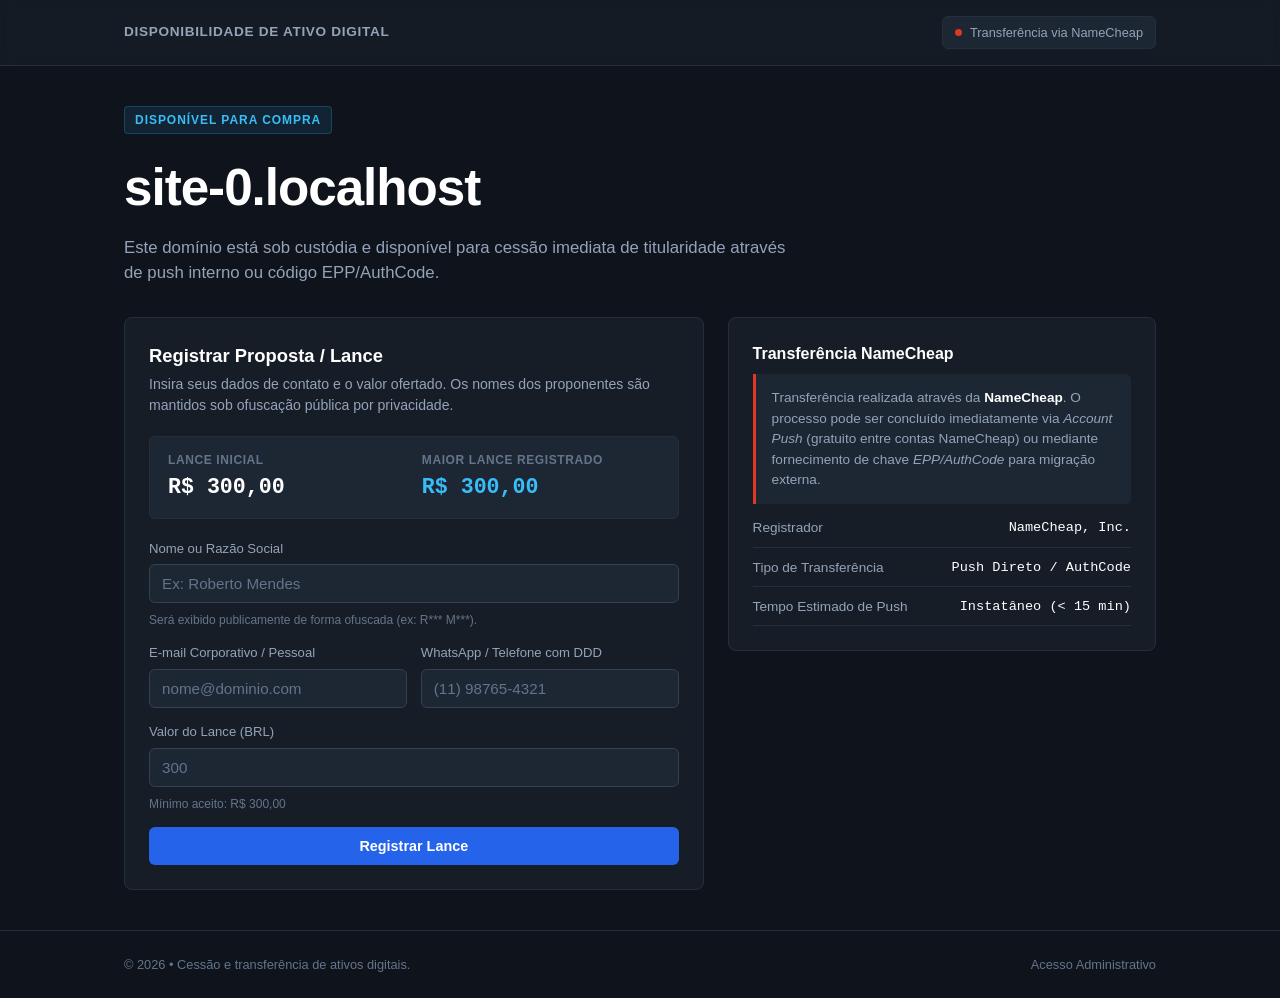
==== index.html @ 14412b42 "." ====
<!DOCTYPE html>
<html lang="pt-BR">
<head>
    <meta charset="UTF-8">
    <meta name="viewport" content="width=device-width, initial-scale=1.0">
    <title>Negociação de Domínio</title>
    <link rel="stylesheet" href="style.css">
</head>
<body>

    <header class="site-header">
        <div class="header-inner">
            <span class="brand-label">Disponibilidade de Ativo Digital</span>
            <div class="registrar-badge">
                <span class="registrar-dot"></span>
                <span>Transferência via NameCheap</span>
            </div>
        </div>
    </header>

    <main class="page-container">
        <section class="hero-section">
            <span class="status-pill">Disponível para Compra</span>
            <h1 class="domain-headline" id="domainName">seu-dominio.com</h1>
            <p class="domain-subheadline">
                Este domínio está sob custódia e disponível para cessão imediata de titularidade através de push interno ou código EPP/AuthCode.
            </p>
        </section>

        <div class="main-grid">
            <!-- Coluna Principal: Proposta e Lances -->
            <section class="card">
                <h2 class="card-title">Registrar Proposta / Lance</h2>
                <p class="card-description">
                    Insira seus dados de contato e o valor ofertado. Os nomes dos proponentes são mantidos sob ofuscação pública por privacidade.
                </p>

                <div class="bids-summary-bar">
                    <div class="summary-col">
                        <span class="label">Lance Inicial</span>
                        <span class="val" id="initialBidDisplay">R$ 300,00</span>
                    </div>
                    <div class="summary-col">
                        <span class="label">Maior Lance Registrado</span>
                        <span class="val highlight" id="currentHighestDisplay">R$ 300,00</span>
                    </div>
                </div>

                <div id="bidAlert" class="notification"></div>

                <form id="bidForm">
                    <div class="form-grid">
                        <div class="field full">
                            <label for="bidName">Nome ou Razão Social</label>
                            <input type="text" id="bidName" autocomplete="name" placeholder="Ex: Roberto Mendes" required>
                            <span class="field-tip">Será exibido publicamente de forma ofuscada (ex: R*** M***).</span>
                        </div>

                        <div class="field">
                            <label for="bidEmail">E-mail Corporativo / Pessoal</label>
                            <input type="email" id="bidEmail" autocomplete="email" placeholder="nome@dominio.com" required>
                        </div>

                        <div class="field">
                            <label for="bidWhatsapp">WhatsApp / Telefone com DDD</label>
                            <input type="tel" id="bidWhatsapp" autocomplete="tel" placeholder="(11) 98765-4321" required>
                        </div>

                        <div class="field full">
                            <label for="bidAmount" id="bidAmountLabel">Valor do Lance (BRL)</label>
                            <input type="number" id="bidAmount" min="300" step="10" placeholder="300" required>
                            <span class="field-tip" id="minBidNotice">Mínimo aceito: R$ 300,00</span>
                        </div>
                    </div>

                    <button type="submit" id="bidSubmitBtn" class="btn-primary">Registrar Lance</button>
                </form>
            </section>

            <!-- Coluna Lateral: Procedimento de Transferência e Histórico -->
            <div>
                <section class="card info-block">
                    <h3 class="card-title" style="font-size: 1rem; margin-bottom: 8px;">Transferência NameCheap</h3>
                    <div class="transfer-box">
                        Transferência realizada através da <strong>NameCheap</strong>. O processo pode ser concluído imediatamente via <em>Account Push</em> (gratuito entre contas NameCheap) ou mediante fornecimento de chave <em>EPP/AuthCode</em> para migração externa.
                    </div>

                    <ul class="specs-list">
                        <li>
                            <span>Registrador</span>
                            <span>NameCheap, Inc.</span>
                        </li>
                        <li>
                            <span>Tipo de Transferência</span>
                            <span>Push Direto / AuthCode</span>
                        </li>
                        <li>
                            <span>Tempo Estimado de Push</span>
                            <span>Instatâneo (&lt; 15 min)</span>
                        </li>
                    </ul>
                </section>

                <section class="card" id="historyCard" style="display: none;">
                    <h3 class="card-title" style="font-size: 1rem; margin-bottom: 12px;">Últimos Lances Registrados</h3>
                    <table class="log-table">
                        <thead>
                            <tr>
                                <th>Proponente</th>
                                <th style="text-align: right;">Valor</th>
                            </tr>
                        </thead>
                        <tbody id="recentBidsBody"></tbody>
                    </table>
                </section>
            </div>
        </div>
    </main>

    <footer class="site-footer">
        <div class="footer-inner">
            <span>&copy; <span id="year"></span> &bull; Cessão e transferência de ativos digitais.</span>
            <div class="footer-links">
                <a href="admin.html">Acesso Administrativo</a>
            </div>
        </div>
    </footer>

    <script src="script.js"></script>
</body>
</html>
---- style.css ----
:root {
    --bg-page: #0f141c;
    --bg-surface: #161d27;
    --bg-surface-elevated: #1d2633;
    --border-subtle: #242f3e;
    --border-strong: #334155;
    --text-main: #f1f5f9;
    --text-muted: #94a3b8;
    --text-subtle: #64748b;
    --accent: #2563eb;
    --accent-hover: #1d4ed8;
    --success: #10b981;
    --namecheap-orange: #de3723;
    --font-sans: -apple-system, BlinkMacSystemFont, "Segoe UI", Roboto, "Helvetica Neue", Arial, sans-serif;
    --font-mono: ui-monospace, SFMono-Regular, Menlo, Monaco, Consolas, monospace;
}

* {
    margin: 0;
    padding: 0;
    box-sizing: border-box;
}

body {
    background-color: var(--bg-page);
    color: var(--text-main);
    font-family: var(--font-sans);
    line-height: 1.5;
    -webkit-font-smoothing: antialiased;
    min-height: 100vh;
    display: flex;
    flex-direction: column;
}

/* Header Corporativo */
.site-header {
    border-bottom: 1px solid var(--border-subtle);
    background-color: rgba(22, 29, 39, 0.8);
    backdrop-filter: blur(8px);
}

.header-inner {
    max-width: 1080px;
    margin: 0 auto;
    padding: 16px 24px;
    display: flex;
    justify-content: space-between;
    align-items: center;
}

.brand-label {
    font-size: 0.85rem;
    font-weight: 600;
    letter-spacing: 0.05em;
    text-transform: uppercase;
    color: var(--text-muted);
}

.registrar-badge {
    display: inline-flex;
    align-items: center;
    gap: 8px;
    font-size: 0.8rem;
    color: var(--text-muted);
    background-color: var(--bg-surface-elevated);
    padding: 6px 12px;
    border-radius: 6px;
    border: 1px solid var(--border-subtle);
}

.registrar-dot {
    width: 7px;
    height: 7px;
    border-radius: 50%;
    background-color: var(--namecheap-orange);
}

/* Container Principal */
.page-container {
    max-width: 1080px;
    width: 100%;
    margin: 40px auto;
    padding: 0 24px;
    flex: 1;
}

/* Hero Section */
.hero-section {
    margin-bottom: 32px;
}

.status-pill {
    display: inline-block;
    font-size: 0.75rem;
    font-weight: 600;
    text-transform: uppercase;
    letter-spacing: 0.08em;
    color: #38bdf8;
    background: rgba(56, 189, 248, 0.1);
    border: 1px solid rgba(56, 189, 248, 0.2);
    padding: 4px 10px;
    border-radius: 4px;
    margin-bottom: 16px;
}

.domain-headline {
    font-size: clamp(2rem, 5vw, 3.2rem);
    font-weight: 700;
    color: #ffffff;
    letter-spacing: -0.02em;
    margin-bottom: 8px;
    word-break: break-all;
}

.domain-subheadline {
    font-size: 1.05rem;
    color: var(--text-muted);
    max-width: 680px;
}

/* Layout de Duas Colunas */
.main-grid {
    display: grid;
    grid-template-columns: 1.15fr 0.85fr;
    gap: 24px;
    align-items: start;
}

@media (max-width: 860px) {
    .main-grid {
        grid-template-columns: 1fr;
    }
}

/* Cards Institucionais */
.card {
    background: var(--bg-surface);
    border: 1px solid var(--border-subtle);
    border-radius: 8px;
    padding: 24px;
}

.card-title {
    font-size: 1.15rem;
    font-weight: 600;
    color: #ffffff;
    margin-bottom: 4px;
}

.card-description {
    font-size: 0.88rem;
    color: var(--text-muted);
    margin-bottom: 20px;
}

/* Tabela de Lances Atuais */
.bids-summary-bar {
    display: grid;
    grid-template-columns: 1fr 1fr;
    gap: 16px;
    background: var(--bg-surface-elevated);
    border: 1px solid var(--border-subtle);
    border-radius: 6px;
    padding: 14px 18px;
    margin-bottom: 20px;
}

.summary-col span.label {
    display: block;
    font-size: 0.75rem;
    text-transform: uppercase;
    color: var(--text-subtle);
    letter-spacing: 0.05em;
    font-weight: 600;
    margin-bottom: 2px;
}

.summary-col span.val {
    font-size: 1.35rem;
    font-weight: 700;
    color: #ffffff;
    font-family: var(--font-mono);
}

.summary-col span.val.highlight {
    color: #38bdf8;
}

/* Formulário */
.form-grid {
    display: grid;
    grid-template-columns: 1fr 1fr;
    gap: 14px;
    margin-bottom: 14px;
}

@media (max-width: 540px) {
    .form-grid {
        grid-template-columns: 1fr;
    }
}

.field {
    display: flex;
    flex-direction: column;
    gap: 6px;
}

.field.full {
    grid-column: 1 / -1;
}

.field label {
    font-size: 0.82rem;
    font-weight: 500;
    color: var(--text-muted);
}

.field input {
    background: var(--bg-surface-elevated);
    border: 1px solid var(--border-strong);
    color: #ffffff;
    font-family: inherit;
    font-size: 0.95rem;
    padding: 10px 12px;
    border-radius: 6px;
    outline: none;
    transition: border-color 0.15s;
}

.field input:focus {
    border-color: var(--accent);
}

.field input::placeholder {
    color: var(--text-subtle);
}

.field-tip {
    font-size: 0.75rem;
    color: var(--text-subtle);
    margin-top: 2px;
}

/* Alertas */
.notification {
    padding: 10px 14px;
    border-radius: 6px;
    font-size: 0.85rem;
    margin-bottom: 14px;
    display: none;
}

.notification.success {
    display: block;
    background: rgba(16, 185, 129, 0.1);
    border: 1px solid rgba(16, 185, 129, 0.25);
    color: #34d399;
}

.notification.error {
    display: block;
    background: rgba(239, 68, 68, 0.1);
    border: 1px solid rgba(239, 68, 68, 0.25);
    color: #f87171;
}

/* Botões */
.btn-primary {
    background-color: var(--accent);
    color: #ffffff;
    border: none;
    padding: 11px 18px;
    font-size: 0.9rem;
    font-weight: 600;
    border-radius: 6px;
    cursor: pointer;
    width: 100%;
    transition: background-color 0.15s;
}

.btn-primary:hover {
    background-color: var(--accent-hover);
}

.btn-primary:disabled {
    opacity: 0.6;
    cursor: not-allowed;
}

/* Coluna Lateral: Transferência NameCheap e Histórico */
.info-block {
    margin-bottom: 24px;
}

.transfer-box {
    border-left: 3px solid var(--namecheap-orange);
    background: var(--bg-surface-elevated);
    padding: 14px 16px;
    border-radius: 0 6px 6px 0;
    font-size: 0.85rem;
    color: var(--text-muted);
    line-height: 1.5;
}

.transfer-box strong {
    color: #ffffff;
}

.specs-list {
    list-style: none;
    font-size: 0.85rem;
    color: var(--text-muted);
    display: flex;
    flex-direction: column;
    gap: 10px;
    margin-top: 14px;
}

.specs-list li {
    display: flex;
    justify-content: space-between;
    padding-bottom: 8px;
    border-bottom: 1px solid var(--border-subtle);
}

.specs-list li span:last-child {
    color: #ffffff;
    font-family: var(--font-mono);
}

/* Histórico Ofuscado */
.log-table {
    width: 100%;
    border-collapse: collapse;
    font-size: 0.83rem;
    margin-top: 8px;
}

.log-table th {
    text-align: left;
    color: var(--text-subtle);
    font-weight: 500;
    padding-bottom: 8px;
    border-bottom: 1px solid var(--border-subtle);
}

.log-table td {
    padding: 8px 0;
    border-bottom: 1px solid var(--border-subtle);
    color: var(--text-muted);
}

.log-table td.amount {
    text-align: right;
    font-family: var(--font-mono);
    color: #ffffff;
    font-weight: 600;
}

.log-table td.bidder {
    font-family: var(--font-mono);
    letter-spacing: 0.05em;
}

/* Footer */
.site-footer {
    border-top: 1px solid var(--border-subtle);
    padding: 24px 0;
    margin-top: auto;
}

.footer-inner {
    max-width: 1080px;
    margin: 0 auto;
    padding: 0 24px;
    display: flex;
    justify-content: space-between;
    align-items: center;
    font-size: 0.8rem;
    color: var(--text-subtle);
    flex-wrap: wrap;
    gap: 12px;
}

.footer-links a {
    color: var(--text-subtle);
    text-decoration: none;
    margin-left: 16px;
}

.footer-links a:hover {
    color: var(--text-muted);
}
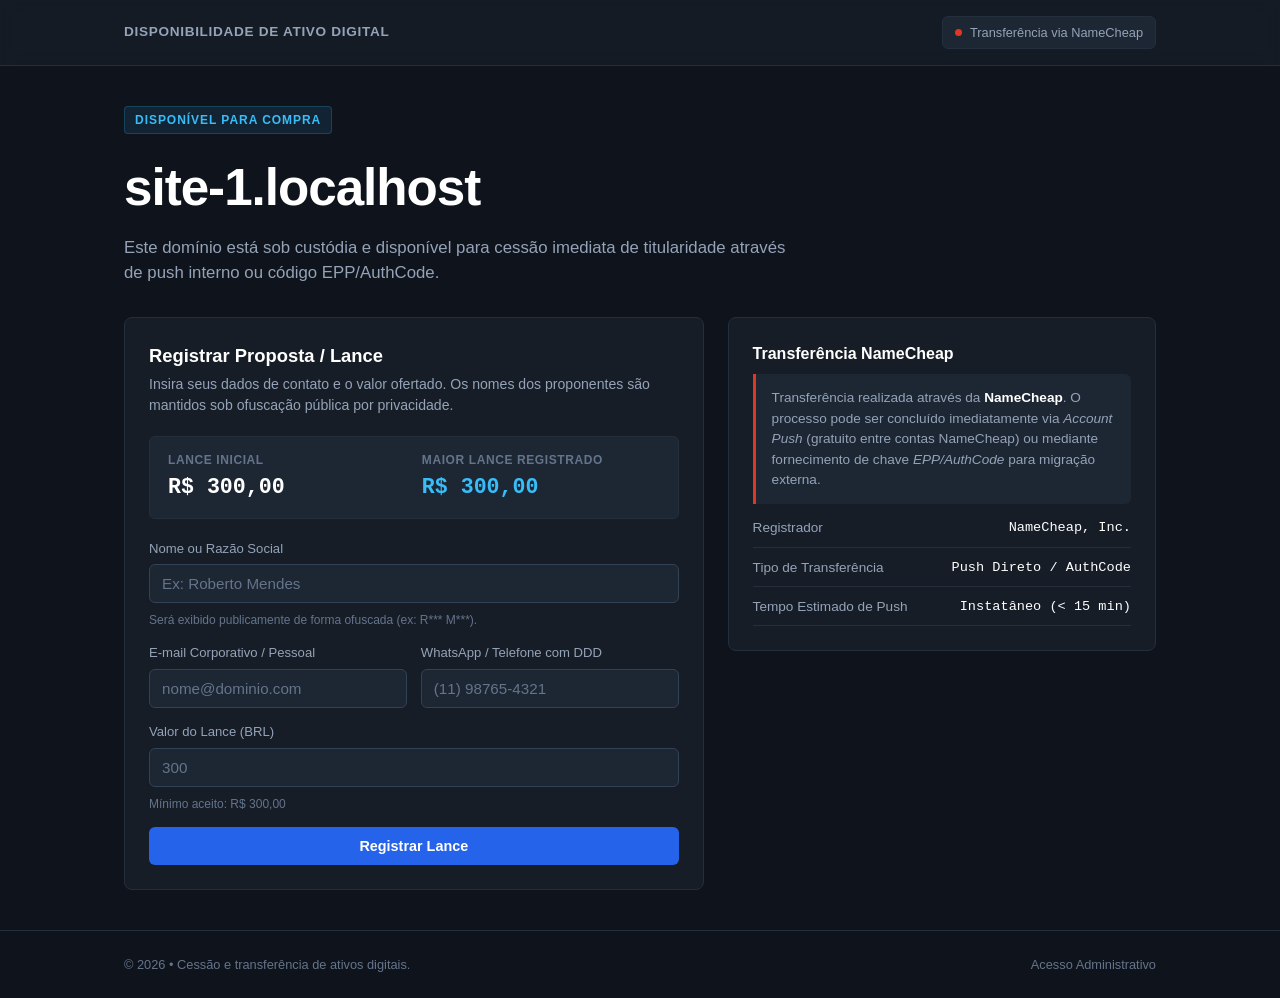
==== commit 38326468: "ajuestes" ====
--- a/index.html
+++ b/index.html
@@ -1,11 +1,13 @@
 <!DOCTYPE html>
 <html lang="pt-BR">
+
 <head>
     <meta charset="UTF-8">
     <meta name="viewport" content="width=device-width, initial-scale=1.0">
     <title>Negociação de Domínio</title>
     <link rel="stylesheet" href="style.css">
 </head>
+
 <body>
 
     <header class="site-header">
@@ -21,9 +23,10 @@
     <main class="page-container">
         <section class="hero-section">
             <span class="status-pill">Disponível para Compra</span>
-            <h1 class="domain-headline" id="domainName">seu-dominio.com</h1>
+            <h1 class="domain-headline" id="domainName">lendasdoasfalto.org</h1>
             <p class="domain-subheadline">
-                Este domínio está sob custódia e disponível para cessão imediata de titularidade através de push interno ou código EPP/AuthCode.
+                Este domínio está sob custódia e disponível para cessão imediata de titularidade através de push interno
+                ou código EPP/AuthCode.
             </p>
         </section>
 
@@ -32,7 +35,8 @@
             <section class="card">
                 <h2 class="card-title">Registrar Proposta / Lance</h2>
                 <p class="card-description">
-                    Insira seus dados de contato e o valor ofertado. Os nomes dos proponentes são mantidos sob ofuscação pública por privacidade.
+                    Insira seus dados de contato e o valor ofertado. Os nomes dos proponentes são mantidos sob ofuscação
+                    pública por privacidade.
                 </p>
 
                 <div class="bids-summary-bar">
@@ -52,18 +56,21 @@
                     <div class="form-grid">
                         <div class="field full">
                             <label for="bidName">Nome ou Razão Social</label>
-                            <input type="text" id="bidName" autocomplete="name" placeholder="Ex: Roberto Mendes" required>
+                            <input type="text" id="bidName" autocomplete="name" placeholder="Ex: Roberto Mendes"
+                                required>
                             <span class="field-tip">Será exibido publicamente de forma ofuscada (ex: R*** M***).</span>
                         </div>
 
                         <div class="field">
                             <label for="bidEmail">E-mail Corporativo / Pessoal</label>
-                            <input type="email" id="bidEmail" autocomplete="email" placeholder="nome@dominio.com" required>
+                            <input type="email" id="bidEmail" autocomplete="email" placeholder="nome@dominio.com"
+                                required>
                         </div>
 
                         <div class="field">
                             <label for="bidWhatsapp">WhatsApp / Telefone com DDD</label>
-                            <input type="tel" id="bidWhatsapp" autocomplete="tel" placeholder="(11) 98765-4321" required>
+                            <input type="tel" id="bidWhatsapp" autocomplete="tel" placeholder="(11) 98765-4321"
+                                required>
                         </div>
 
                         <div class="field full">
@@ -82,7 +89,9 @@
                 <section class="card info-block">
                     <h3 class="card-title" style="font-size: 1rem; margin-bottom: 8px;">Transferência NameCheap</h3>
                     <div class="transfer-box">
-                        Transferência realizada através da <strong>NameCheap</strong>. O processo pode ser concluído imediatamente via <em>Account Push</em> (gratuito entre contas NameCheap) ou mediante fornecimento de chave <em>EPP/AuthCode</em> para migração externa.
+                        Transferência realizada através da <strong>NameCheap</strong>. O processo pode ser concluído
+                        imediatamente via <em>Account Push</em> (gratuito entre contas NameCheap) ou mediante
+                        fornecimento de chave <em>EPP/AuthCode</em> para migração externa.
                     </div>
 
                     <ul class="specs-list">
@@ -128,4 +137,5 @@
 
     <script src="script.js"></script>
 </body>
-</html>
+
+</html>
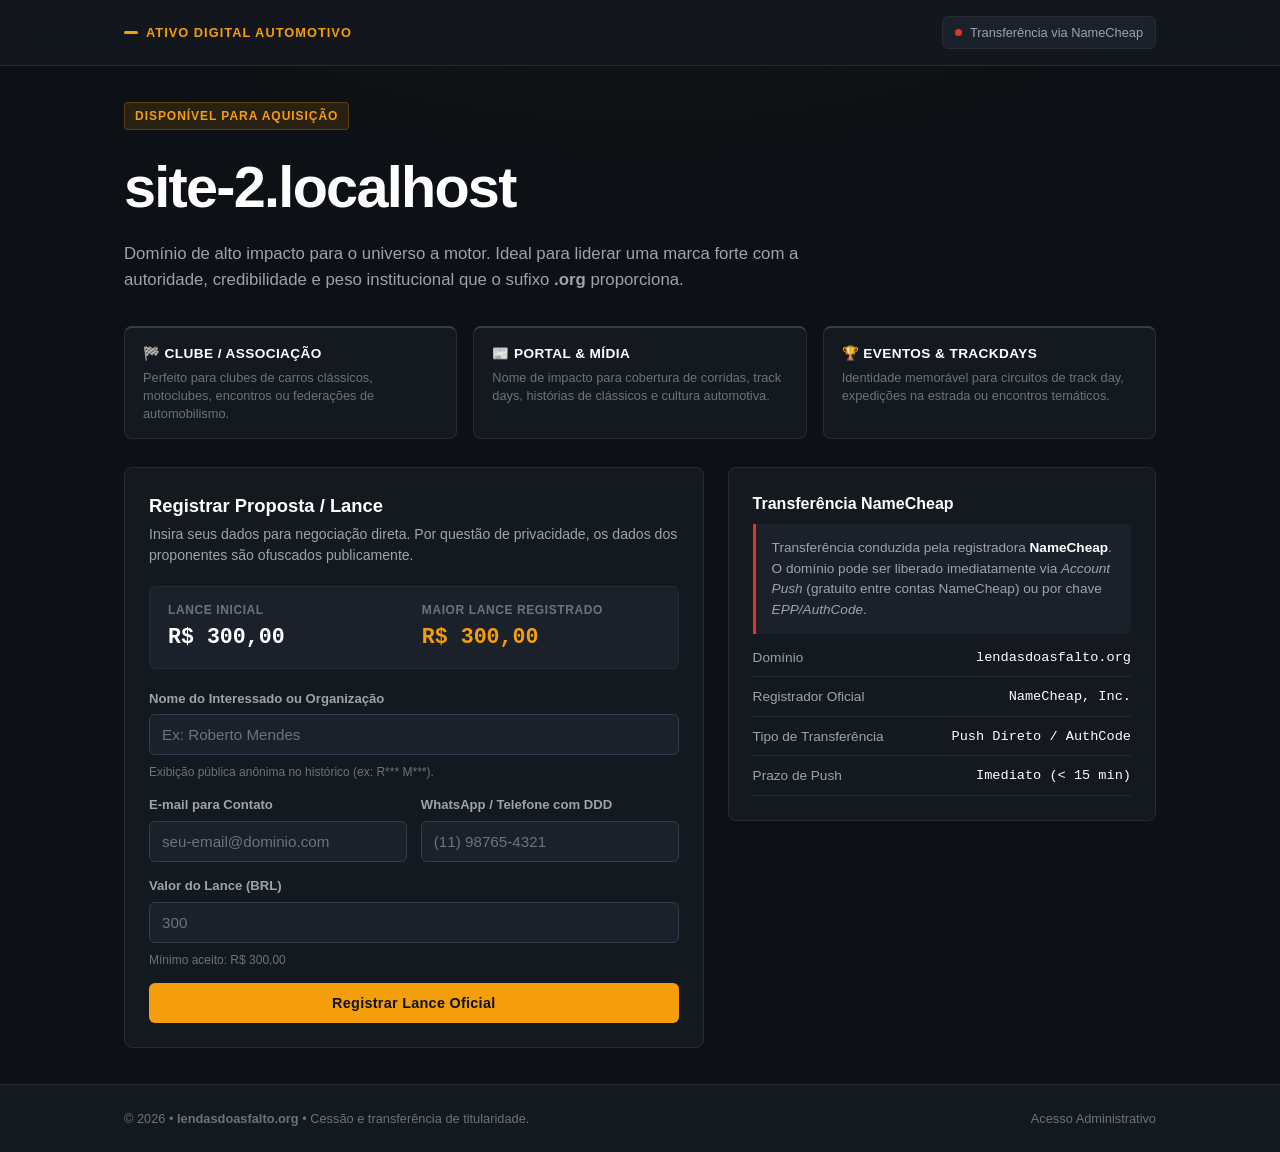
==== commit e98c67b8: "." ====
--- a/index.html
+++ b/index.html
@@ -1,18 +1,17 @@
 <!DOCTYPE html>
 <html lang="pt-BR">
-
 <head>
     <meta charset="UTF-8">
     <meta name="viewport" content="width=device-width, initial-scale=1.0">
-    <title>Negociação de Domínio</title>
+    <title>lendasdoasfalto.org - Cessão e Aquisição de Domínio</title>
+    <meta name="description" content="O domínio lendasdoasfalto.org está disponível para aquisição. Ideal para clubes, portais automotivos, eventos e comunidades a motor.">
     <link rel="stylesheet" href="style.css">
 </head>
-
 <body>
 
     <header class="site-header">
         <div class="header-inner">
-            <span class="brand-label">Disponibilidade de Ativo Digital</span>
+            <span class="brand-label">Ativo Digital Automotivo</span>
             <div class="registrar-badge">
                 <span class="registrar-dot"></span>
                 <span>Transferência via NameCheap</span>
@@ -21,13 +20,29 @@
     </header>
 
     <main class="page-container">
+        <!-- Hero Section -->
         <section class="hero-section">
-            <span class="status-pill">Disponível para Compra</span>
-            <h1 class="domain-headline" id="domainName">lendasdoasfalto.org</h1>
+            <span class="status-pill">Disponível para Aquisição</span>
+            <h1 class="domain-headline" id="domainName">lendasdoasfalto<span class="org-highlight">.org</span></h1>
             <p class="domain-subheadline">
-                Este domínio está sob custódia e disponível para cessão imediata de titularidade através de push interno
-                ou código EPP/AuthCode.
+                Domínio de alto impacto para o universo a motor. Ideal para liderar uma marca forte com a autoridade, credibilidade e peso institucional que o sufixo <strong>.org</strong> proporciona.
             </p>
+        </section>
+
+        <!-- Potencial / Aplicações do Domínio -->
+        <section class="use-cases-bar">
+            <div class="use-case-item">
+                <div class="use-case-title">🏁 Clube / Associação</div>
+                <div class="use-case-desc">Perfeito para clubes de carros clássicos, motoclubes, encontros ou federações de automobilismo.</div>
+            </div>
+            <div class="use-case-item">
+                <div class="use-case-title">📰 Portal &amp; Mídia</div>
+                <div class="use-case-desc">Nome de impacto para cobertura de corridas, track days, histórias de clássicos e cultura automotiva.</div>
+            </div>
+            <div class="use-case-item">
+                <div class="use-case-title">🏆 Eventos &amp; Trackdays</div>
+                <div class="use-case-desc">Identidade memorável para circuitos de track day, expedições na estrada ou encontros temáticos.</div>
+            </div>
         </section>
 
         <div class="main-grid">
@@ -35,8 +50,7 @@
             <section class="card">
                 <h2 class="card-title">Registrar Proposta / Lance</h2>
                 <p class="card-description">
-                    Insira seus dados de contato e o valor ofertado. Os nomes dos proponentes são mantidos sob ofuscação
-                    pública por privacidade.
+                    Insira seus dados para negociação direta. Por questão de privacidade, os dados dos proponentes são ofuscados publicamente.
                 </p>
 
                 <div class="bids-summary-bar">
@@ -55,22 +69,19 @@
                 <form id="bidForm">
                     <div class="form-grid">
                         <div class="field full">
-                            <label for="bidName">Nome ou Razão Social</label>
-                            <input type="text" id="bidName" autocomplete="name" placeholder="Ex: Roberto Mendes"
-                                required>
-                            <span class="field-tip">Será exibido publicamente de forma ofuscada (ex: R*** M***).</span>
+                            <label for="bidName">Nome do Interessado ou Organização</label>
+                            <input type="text" id="bidName" autocomplete="name" placeholder="Ex: Roberto Mendes" required>
+                            <span class="field-tip">Exibição pública anônima no histórico (ex: R*** M***).</span>
                         </div>
 
                         <div class="field">
-                            <label for="bidEmail">E-mail Corporativo / Pessoal</label>
-                            <input type="email" id="bidEmail" autocomplete="email" placeholder="nome@dominio.com"
-                                required>
+                            <label for="bidEmail">E-mail para Contato</label>
+                            <input type="email" id="bidEmail" autocomplete="email" placeholder="seu-email@dominio.com" required>
                         </div>
 
                         <div class="field">
                             <label for="bidWhatsapp">WhatsApp / Telefone com DDD</label>
-                            <input type="tel" id="bidWhatsapp" autocomplete="tel" placeholder="(11) 98765-4321"
-                                required>
+                            <input type="tel" id="bidWhatsapp" autocomplete="tel" placeholder="(11) 98765-4321" required>
                         </div>
 
                         <div class="field full">
@@ -80,23 +91,25 @@
                         </div>
                     </div>
 
-                    <button type="submit" id="bidSubmitBtn" class="btn-primary">Registrar Lance</button>
+                    <button type="submit" id="bidSubmitBtn" class="btn-primary">Registrar Lance Oficial</button>
                 </form>
             </section>
 
-            <!-- Coluna Lateral: Procedimento de Transferência e Histórico -->
+            <!-- Coluna Lateral: Dados Técnicos e Transferência NameCheap -->
             <div>
                 <section class="card info-block">
                     <h3 class="card-title" style="font-size: 1rem; margin-bottom: 8px;">Transferência NameCheap</h3>
                     <div class="transfer-box">
-                        Transferência realizada através da <strong>NameCheap</strong>. O processo pode ser concluído
-                        imediatamente via <em>Account Push</em> (gratuito entre contas NameCheap) ou mediante
-                        fornecimento de chave <em>EPP/AuthCode</em> para migração externa.
+                        Transferência conduzida pela registradora <strong>NameCheap</strong>. O domínio pode ser liberado imediatamente via <em>Account Push</em> (gratuito entre contas NameCheap) ou por chave <em>EPP/AuthCode</em>.
                     </div>
 
                     <ul class="specs-list">
                         <li>
-                            <span>Registrador</span>
+                            <span>Domínio</span>
+                            <span>lendasdoasfalto.org</span>
+                        </li>
+                        <li>
+                            <span>Registrador Oficial</span>
                             <span>NameCheap, Inc.</span>
                         </li>
                         <li>
@@ -104,14 +117,14 @@
                             <span>Push Direto / AuthCode</span>
                         </li>
                         <li>
-                            <span>Tempo Estimado de Push</span>
-                            <span>Instatâneo (&lt; 15 min)</span>
+                            <span>Prazo de Push</span>
+                            <span>Imediato (&lt; 15 min)</span>
                         </li>
                     </ul>
                 </section>
 
                 <section class="card" id="historyCard" style="display: none;">
-                    <h3 class="card-title" style="font-size: 1rem; margin-bottom: 12px;">Últimos Lances Registrados</h3>
+                    <h3 class="card-title" style="font-size: 1rem; margin-bottom: 12px;">Últimos Lances Recebidos</h3>
                     <table class="log-table">
                         <thead>
                             <tr>
@@ -128,14 +141,13 @@
 
     <footer class="site-footer">
         <div class="footer-inner">
-            <span>&copy; <span id="year"></span> &bull; Cessão e transferência de ativos digitais.</span>
+            <span>&copy; <span id="year"></span> &bull; <strong>lendasdoasfalto.org</strong> &bull; Cessão e transferência de titularidade.</span>
             <div class="footer-links">
-                <a href="admin.html">Acesso Administrativo</a>
+                <a href="admin">Acesso Administrativo</a>
             </div>
         </div>
     </footer>
 
     <script src="script.js"></script>
 </body>
-
-</html>+</html>
--- a/style.css
+++ b/style.css
@@ -1,16 +1,20 @@
 :root {
-    --bg-page: #0f141c;
-    --bg-surface: #161d27;
-    --bg-surface-elevated: #1d2633;
-    --border-subtle: #242f3e;
-    --border-strong: #334155;
-    --text-main: #f1f5f9;
-    --text-muted: #94a3b8;
-    --text-subtle: #64748b;
-    --accent: #2563eb;
-    --accent-hover: #1d4ed8;
+    --bg-page: #0d1014;
+    --bg-surface: #14181f;
+    --bg-surface-elevated: #1b212b;
+    --border-subtle: #242c38;
+    --border-strong: #323d4e;
+    --text-main: #f3f4f6;
+    --text-muted: #9ca3af;
+    --text-subtle: #6b7280;
+    
+    /* Cores com tema de Asfalto e Pista */
+    --accent: #f59e0b; /* Amarelo Faixa de Asfalto / Racing */
+    --accent-hover: #d97706;
+    --accent-glow: rgba(245, 158, 11, 0.12);
+    --namecheap-orange: #de3723;
     --success: #10b981;
-    --namecheap-orange: #de3723;
+    
     --font-sans: -apple-system, BlinkMacSystemFont, "Segoe UI", Roboto, "Helvetica Neue", Arial, sans-serif;
     --font-mono: ui-monospace, SFMono-Regular, Menlo, Monaco, Consolas, monospace;
 }
@@ -30,13 +34,16 @@
     min-height: 100vh;
     display: flex;
     flex-direction: column;
-}
-
-/* Header Corporativo */
+    background-image: 
+        radial-gradient(ellipse 80% 50% at 50% -20%, rgba(245, 158, 11, 0.05), transparent 70%),
+        linear-gradient(to bottom, transparent 95%, rgba(0,0,0,0.4) 100%);
+}
+
+/* Header Corporativo / Institucional */
 .site-header {
     border-bottom: 1px solid var(--border-subtle);
-    background-color: rgba(22, 29, 39, 0.8);
-    backdrop-filter: blur(8px);
+    background-color: rgba(20, 24, 31, 0.85);
+    backdrop-filter: blur(10px);
 }
 
 .header-inner {
@@ -49,11 +56,23 @@
 }
 
 .brand-label {
-    font-size: 0.85rem;
-    font-weight: 600;
-    letter-spacing: 0.05em;
+    font-size: 0.8rem;
+    font-weight: 700;
+    letter-spacing: 0.08em;
     text-transform: uppercase;
-    color: var(--text-muted);
+    color: var(--accent);
+    display: flex;
+    align-items: center;
+    gap: 8px;
+}
+
+.brand-label::before {
+    content: "";
+    display: inline-block;
+    width: 14px;
+    height: 3px;
+    background: var(--accent);
+    border-radius: 2px;
 }
 
 .registrar-badge {
@@ -79,7 +98,7 @@
 .page-container {
     max-width: 1080px;
     width: 100%;
-    margin: 40px auto;
+    margin: 36px auto;
     padding: 0 24px;
     flex: 1;
 }
@@ -92,30 +111,76 @@
 .status-pill {
     display: inline-block;
     font-size: 0.75rem;
-    font-weight: 600;
+    font-weight: 700;
     text-transform: uppercase;
     letter-spacing: 0.08em;
-    color: #38bdf8;
-    background: rgba(56, 189, 248, 0.1);
-    border: 1px solid rgba(56, 189, 248, 0.2);
+    color: var(--accent);
+    background: var(--accent-glow);
+    border: 1px solid rgba(245, 158, 11, 0.25);
     padding: 4px 10px;
     border-radius: 4px;
-    margin-bottom: 16px;
+    margin-bottom: 14px;
 }
 
 .domain-headline {
-    font-size: clamp(2rem, 5vw, 3.2rem);
-    font-weight: 700;
-    color: #ffffff;
-    letter-spacing: -0.02em;
-    margin-bottom: 8px;
+    font-size: clamp(2.2rem, 5.5vw, 3.6rem);
+    font-weight: 800;
+    color: #ffffff;
+    letter-spacing: -0.03em;
+    margin-bottom: 10px;
     word-break: break-all;
+}
+
+.domain-headline .org-highlight {
+    color: var(--accent);
 }
 
 .domain-subheadline {
     font-size: 1.05rem;
     color: var(--text-muted);
-    max-width: 680px;
+    max-width: 720px;
+    line-height: 1.6;
+}
+
+/* Cards de Potencial / Casos de Uso do Domínio */
+.use-cases-bar {
+    display: grid;
+    grid-template-columns: repeat(3, 1fr);
+    gap: 16px;
+    margin-bottom: 28px;
+}
+
+@media (max-width: 768px) {
+    .use-cases-bar {
+        grid-template-columns: 1fr;
+    }
+}
+
+.use-case-item {
+    background: var(--bg-surface);
+    border: 1px solid var(--border-subtle);
+    border-radius: 8px;
+    padding: 16px 18px;
+    border-top: 2px solid var(--border-strong);
+}
+
+.use-case-item:hover {
+    border-top-color: var(--accent);
+}
+
+.use-case-title {
+    font-size: 0.85rem;
+    font-weight: 700;
+    color: #ffffff;
+    margin-bottom: 4px;
+    text-transform: uppercase;
+    letter-spacing: 0.03em;
+}
+
+.use-case-desc {
+    font-size: 0.8rem;
+    color: var(--text-subtle);
+    line-height: 1.4;
 }
 
 /* Layout de Duas Colunas */
@@ -142,7 +207,7 @@
 
 .card-title {
     font-size: 1.15rem;
-    font-weight: 600;
+    font-weight: 700;
     color: #ffffff;
     margin-bottom: 4px;
 }
@@ -183,7 +248,7 @@
 }
 
 .summary-col span.val.highlight {
-    color: #38bdf8;
+    color: var(--accent);
 }
 
 /* Formulário */
@@ -212,7 +277,7 @@
 
 .field label {
     font-size: 0.82rem;
-    font-weight: 500;
+    font-weight: 600;
     color: var(--text-muted);
 }
 
@@ -222,7 +287,7 @@
     color: #ffffff;
     font-family: inherit;
     font-size: 0.95rem;
-    padding: 10px 12px;
+    padding: 11px 12px;
     border-radius: 6px;
     outline: none;
     transition: border-color 0.15s;
@@ -267,16 +332,17 @@
 
 /* Botões */
 .btn-primary {
-    background-color: var(--accent);
-    color: #ffffff;
+    background: var(--accent);
+    color: #0d1014;
     border: none;
-    padding: 11px 18px;
+    padding: 12px 18px;
     font-size: 0.9rem;
-    font-weight: 600;
+    font-weight: 700;
     border-radius: 6px;
     cursor: pointer;
     width: 100%;
     transition: background-color 0.15s;
+    letter-spacing: 0.02em;
 }
 
 .btn-primary:hover {
@@ -368,6 +434,7 @@
     border-top: 1px solid var(--border-subtle);
     padding: 24px 0;
     margin-top: auto;
+    background-color: var(--bg-surface);
 }
 
 .footer-inner {
